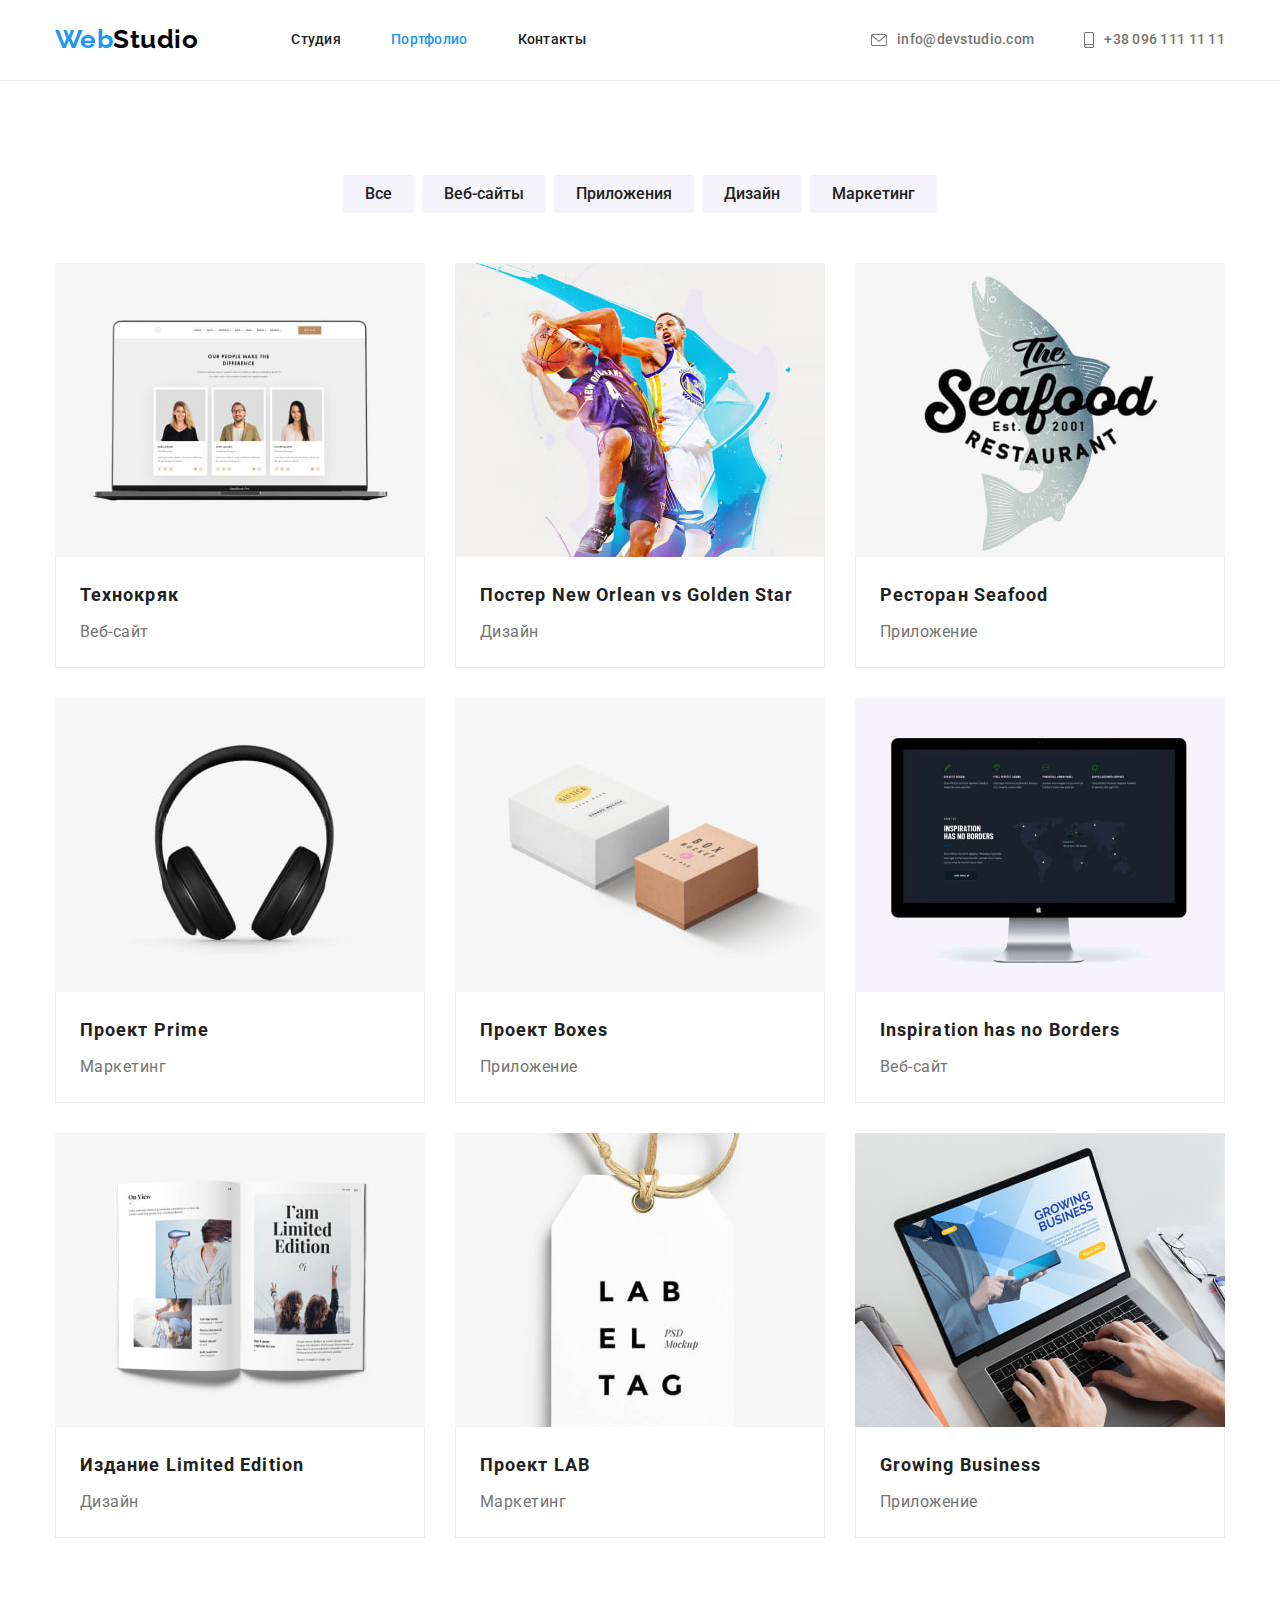
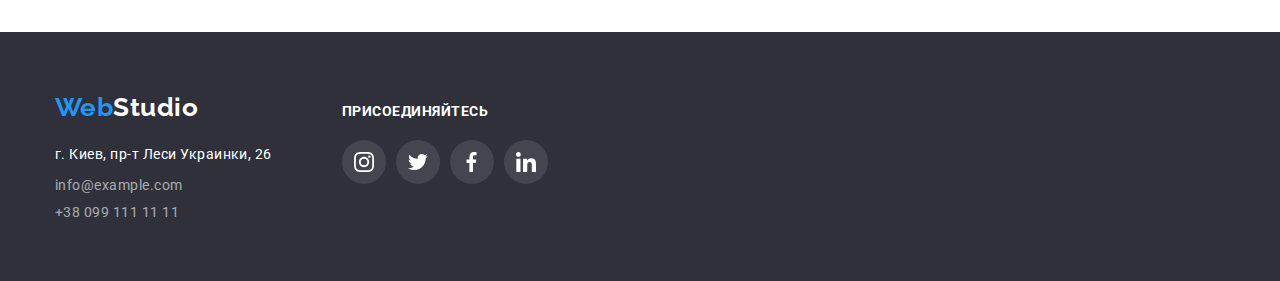
==== portfolio.html @ 3454857b "Add files via upload" ====
<!DOCTYPE html>
<html lang="ru">
  <head>
    <meta charset="UTF-8" />
    <meta http-equiv="X-UA-Compatible" content="IE=edge" />
    <meta name="viewport" content="width=device-width, initial-scale=1.0" />
    <title>Портфолио</title>
    <link rel="preconnect" href="https://fonts.googleapis.com" />
    <link rel="preconnect" href="https://fonts.gstatic.com" crossorigin />
    <link
      href="https://fonts.googleapis.com/css2?family=Raleway:wght@700&family=Roboto:wght@400;500;700;900&display=swap"
      rel="stylesheet"
    />
    <link
      rel="stylesheet"
      href="https://cdnjs.cloudflare.com/ajax/libs/modern-normalize/1.1.0/modern-normalize.min.css"
    />
    <link rel="stylesheet" href="./css/styles.css" />
  </head>

  <body>
    <header class="header">
      <div class="container main-nav">
        <nav class="header-nav">
          <a lang="en" href="https://goit.ua/" class="header-logo link"
            >Web<span class="header-studio">Studio</span></a
          >
          <ul class="header-list list">
            <li class="header-item"><a href="./index.html" class="header-link link">Студия</a></li>
            <li class="header-item">
              <a href="./portfolio.html" class="header-link link current">Портфолио</a>
            </li>
            <li class="header-item"><a href="" class="header-link link">Контакты</a></li>
          </ul>
        </nav>

        <ul class="header-contacts-list list">
          <li class="header-contacts-item">
            <a href="mailto:info@devstudio.com" class="header-contacts-link link">
              <svg class="header-icons" width="16" height="12">
                <use href="./images/icons.svg#mail"></use>
              </svg>
              info@devstudio.com</a
            >
          </li>
          <li class="header-contacts-item">
            <a href="tel:+380961111111" class="header-contacts-link link">
              <svg class="header-icons" width="10" height="16">
                <use href="./images/icons.svg#smartphone"></use>
              </svg>
              +38 096 111 11 11</a
            >
          </li>
        </ul>
      </div>
    </header>

    <main>
      <section class="projects section">
        <div class="container">
          <ul class="filters-list list">
            <li class="filters-item"><button type="button" class="filter-button">Все</button></li>
            <li class="filters-item">
              <button type="button" class="filter-button">Веб-сайты</button>
            </li>
            <li class="filters-item">
              <button type="button" class="filter-button">Приложения</button>
            </li>
            <li class="filters-item">
              <button type="button" class="filter-button">Дизайн</button>
            </li>
            <li class="filters-item">
              <button type="button" class="filter-button">Маркетинг</button>
            </li>
          </ul>
        </div>

        <div class="container">
          <ul class="projects-list list">
            <li class="projects-item">
              <a href="" class="projects-link link">
                <img src="./images/techno-crack.jpg" alt="Технокряк" width="370" />
                <div class="projects-card">
                  <h3 class="projects-title">Технокряк</h3>
                  <p class="projects-category">Веб-сайт</p>
                </div>
              </a>
            </li>
            <li class="projects-item">
              <a href="" class="projects-link link">
                <img
                  src="./images/poster-no-vs-gs.jpg"
                  alt="Постер New Orlean vs Golden Star"
                  width="370"
                />
                <div class="projects-card">
                  <h3 class="projects-title">Постер New Orlean vs Golden Star</h3>
                  <p class="projects-category">Дизайн</p>
                </div>
              </a>
            </li>
            <li class="projects-item">
              <a href="" class="projects-link link">
                <img src="./images/seafood-restaurant.jpg" alt="Ресторан Seafood" width="370" />
                <div class="projects-card">
                  <h3 class="projects-title">Ресторан Seafood</h3>
                  <p class="projects-category">Приложение</p>
                </div>
              </a>
            </li>
            <li class="projects-item">
              <a href="" class="projects-link link">
                <img src="./images/project-prime.jpg" alt="Проект Prime" width="370" />
                <div class="projects-card">
                  <h3 class="projects-title">Проект Prime</h3>
                  <p class="projects-category">Маркетинг</p>
                </div>
              </a>
            </li>
            <li class="projects-item">
              <a href="" class="projects-link link">
                <img src="./images/project-boxes.jpg" alt="Проект Boxes" width="370" />
                <div class="projects-card">
                  <h3 class="projects-title">Проект Boxes</h3>
                  <p class="projects-category">Приложение</p>
                </div>
              </a>
            </li>
            <li class="projects-item">
              <a href="" class="projects-link link">
                <img
                  src="./images/inspiration-has-no-borders.jpg"
                  alt="Inspiration has no Borders"
                  width="370"
                />
                <div class="projects-card">
                  <h3 lang="en" class="projects-title">Inspiration has no Borders</h3>
                  <p class="projects-category">Веб-сайт</p>
                </div>
              </a>
            </li>
            <li class="projects-item">
              <a href="" class="projects-link link">
                <img src="./images/limited-edition.jpg" alt="Издание Limited Edition" width="370" />
                <div class="projects-card">
                  <h3 class="projects-title">Издание Limited Edition</h3>
                  <p class="projects-category">Дизайн</p>
                </div>
              </a>
            </li>
            <li class="projects-item">
              <a href="" class="projects-link link">
                <img src="./images/project-lab.jpg" alt="Проект LAB" width="370" />
                <div class="projects-card">
                  <h3 class="projects-title">Проект LAB</h3>
                  <p class="projects-category">Маркетинг</p>
                </div>
              </a>
            </li>
            <li class="projects-item">
              <a href="" class="projects-link link">
                <img src="./images/growing-business.jpg" alt="Growing Business" width="370" />
                <div class="projects-card">
                  <h3 class="projects-title">Growing Business</h3>
                  <p class="projects-category">Приложение</p>
                </div>
              </a>
            </li>
          </ul>
        </div>
      </section>
    </main>

    <footer class="footer">
      <div class="container flex">
        <div class="footer-contacts">
          <a lang="en" href="https://goit.ua/" class="footer-logo link"
            >Web<span class="footer-studio">Studio</span>
          </a>
          <address>
            <ul class="footer-list list">
              <li class="footer-item">
                <a href="https://goo.gl/maps/9kLPgh8DZqMoMKWZ7" class="footer-street-link link"
                  >г. Киев, пр-т Леси Украинки, 26</a
                >
              </li>
              <li class="footer-item">
                <a href="mailto:info@example.com" class="footer-contacts-link link"
                  >info@example.com</a
                >
              </li>
              <li class="footer-item">
                <a href="tel:+380991111111" class="footer-contacts-link link">+38 099 111 11 11</a>
              </li>
            </ul>
          </address>
        </div>

        <div class="social-links">
          <h3 class="social-links-title">присоединяйтесь</h3>
          <ul class="social-links-list list flex">
            <li class="social-links-item">
              <a class="link flex" href="">
                <svg class="social-links-icon">
                  <use href="./images/icons.svg#instagram"></use>
                </svg>
              </a>
            </li>
            <li class="social-links-item">
              <a class="link flex" href="">
                <svg class="social-links-icon">
                  <use href="./images/icons.svg#twitter"></use>
                </svg>
              </a>
            </li>
            <li class="social-links-item">
              <a class="link flex" href="">
                <svg class="social-links-icon">
                  <use href="./images/icons.svg#facebook"></use>
                </svg>
              </a>
            </li>
            <li class="social-links-item">
              <a class="link flex" href="">
                <svg class="social-links-icon">
                  <use href="./images/icons.svg#linkedin"></use>
                </svg>
              </a>
            </li>
          </ul>
        </div>
      </div>
    </footer>
  </body>
</html>
---- css/styles.css ----
:root {
  --primary-title-color: #ffffff;
  --secondary-title-color: #212121;
  --primary-text-color: #757575;
  --secondary-text-color: #212121;
  --accent-color: #2196f3;
  --header-text-color: #212121;
  --header-contacts-color: #757575;
}

/*-------------BODY-------------*/

h1,
h2,
h3,
h4,
h5,
h6,
ul,
p {
  margin: 0;
  padding: 0;
}

body {
  font-family: 'Roboto', sans-serif;
  letter-spacing: 0.03em;
  color: #ffffff;
}

.container {
  width: 1200px;
  padding-right: 15px;
  padding-left: 15px;
  margin: auto;
}

.visually-hidden {
  position: absolute;
  width: 1px;
  height: 1px;
  margin: -1px;
  padding: 0;
  overflow: hidden;
  border: 0;
  clip: rect(0 0 0 0);
}

.link {
  text-decoration: none;
}

.list {
  list-style: none;
}

.secondary-title {
  margin-bottom: 50px;

  font-weight: 700;
  font-size: 36px;
  line-height: 1.16;
  text-align: center;
  color: var(--secondary-title-color);
}

.flex {
  display: flex;
}

img {
  display: block;
}

/*-------------HEADER-------------*/

.header {
  border-bottom: 1px solid #ececec;
}

.main-nav {
  display: flex;
  align-items: center;
}

.header-nav {
  display: flex;
  align-items: center;
}

.header-list {
  display: flex;
  margin-left: 93px;
}

.header-list .header-item + .header-item {
  margin-left: 50px;
}

.header-logo {
  padding-top: 24px;
  padding-bottom: 25px;

  font-family: Raleway;
  font-weight: 700;
  font-size: 26px;
  line-height: 1.19;
  color: var(--accent-color);
}

.header-studio {
  color: #000000;
}

.header-link {
  padding-top: 32px;
  padding-bottom: 32px;
  display: block;

  font-weight: 500;
  font-size: 14px;
  line-height: 1.14;
  letter-spacing: 0.02em;
  color: var(--header-text-color);
}

.header-link:hover,
.header-link:focus,
.current {
  color: var(--accent-color);
}

.header-contacts-list {
  display: flex;
  margin-left: auto;
}

.header-contacts-list .header-contacts-item + .header-contacts-item {
  margin-left: 50px;
}

.header-contacts-link {
  display: flex;
  padding-top: 32px;
  padding-bottom: 32px;
  align-items: center;

  font-weight: 500;
  font-size: 14px;
  line-height: 1.14;
  letter-spacing: 0.02em;
  color: var(--header-contacts-color);
}

.header-contacts-link:hover,
.header-contacts-link:focus {
  color: var(--accent-color);
}

.header-icons {
  margin-right: 10px;
  fill: currentColor;
}

/*-------------HERO-------------*/

.hero {
  display: flex;
  justify-content: center;
  padding-top: 200px;
  padding-bottom: 200px;

  background: #2f303a;
}

.overlay {
  max-width: 1600px;
  height: 600px;
  margin-right: auto;
  margin-left: auto;

  background-image: linear-gradient(to bottom, rgba(47, 48, 58, 0.4), rgba(47, 48, 58, 0.4)),
    url('../images/overlay.jpg');
  background-repeat: no-repeat;
  background-position: center;
  background-size: cover;
}

.hero-title {
  margin-bottom: 30px;
  margin-left: auto;
  margin-right: auto;
  width: 696px;

  font-weight: 900;
  font-size: 44px;
  line-height: 1.36;
  text-align: center;
  letter-spacing: 0.06em;
  text-transform: uppercase;
  color: var(--primary-title-color);
}

.hero-button {
  min-width: 200px;
  padding: 10px 32px;
  margin: 0 auto;
  display: block;

  background: var(--accent-color);
  box-shadow: 0px 4px 4px rgba(0, 0, 0, 0.15);
  border-radius: 4px;
  border: none;
  cursor: pointer;

  font-family: inherit;
  font-weight: 700;
  font-size: 16px;
  line-height: 1.88;
  text-align: center;
  letter-spacing: 0.06em;
  color: #ffffff;
}

.hero-button:hover,
.hero-button:focus {
  background-color: #188ce8;
}

/*-------------MAIN-------------*/

.section {
  padding-top: 94px;
  padding-bottom: 94px;
}

/*-------------QUALITIES-------------*/

.qualities {
  padding-bottom: 0;
}

.qualities-list {
  display: flex;
  flex-wrap: row;
  margin-left: -30px;
}

.qualities-item {
  flex-basis: calc(100% / 4 - 30px);
  margin-left: 30px;
}

.qualities-icons-bg {
  display: flex;
  align-items: center;
  justify-content: center;
  height: 120px;
  margin-bottom: 30px;

  background: #f5f4fa;
  border-radius: 4px;
}

.qualities-icons {
  width: 70px;
  height: 70px;
}

.qualities-title {
  margin-bottom: 10px;

  font-weight: 700;
  font-size: 14px;
  line-height: 1.14;
  text-transform: uppercase;
  color: var(--secondary-title-color);
}

.qualities-description {
  font-size: 14px;
  line-height: 1.71;
  color: var(--primary-text-color);
}

/*-------------SKILLS-------------*/

.skills-list {
  display: flex;
  flex-wrap: wrap;
  margin-left: -30px;
}

.skills-item {
  flex-basis: calc(100% / 3 - 30px);
  margin-left: 30px;
}

/*-------------TEAM-------------*/

.team {
  background: #f5f4fa;
}

.team-list {
  display: flex;
  flex-wrap: wrap;
  margin-left: -30px;
}

.team-item {
  flex-basis: calc(100% / 4 - 30px);
  margin-left: 30px;

  background: #ffffff;
  box-shadow: 0px 1px 3px rgba(0, 0, 0, 0.12), 0px 1px 1px rgba(0, 0, 0, 0.14),
    0px 2px 1px rgba(0, 0, 0, 0.2);
  border-radius: 0px 0px 4px 4px;
}

.team-member-card {
  padding-top: 30px;
  padding-bottom: 30px;
}

.team-member-title {
  margin-bottom: 10px;

  font-weight: 500;
  font-size: 16px;
  line-height: 1.18;
  text-align: center;
  color: var(--secondary-title-color);
}

.team-member-position {
  margin-bottom: 16px;

  font-size: 16px;
  line-height: 1.18;
  text-align: center;
  color: var(--primary-text-color);
}

.team-member-socials-list {
  align-items: center;
  justify-content: center;
}

.team-member-socials-item a {
  width: 44px;
  height: 44px;
  align-items: center;
  justify-content: center;

  color: #afb1b8;
  border-radius: 50%;
}

.team-member-socials-item a:hover,
.team-member-socials-item a:focus {
  color: white;
  background-color: var(--accent-color);
}

.team-member-socials-icon {
  width: 20px;
  height: 20px;

  fill: currentColor;
}

/*-------------CLIENTS-------------*/

.clients-list {
  flex-wrap: wrap;
  margin-left: -30px;
}

.clients-list-item {
  flex-basis: calc(100% / 6 - 30px);
  margin-left: 30px;
}

.clients-list-item a {
  width: 170px;
  height: 92px;
  align-items: center;
  justify-content: center;

  color: #afb1b8;
  border: 1px solid #afb1b8;
  border-radius: 4px;
}

.clients-list-item a:hover,
.clients-list-item a:focus {
  color: var(--accent-color);
  border: 1px solid var(--accent-color);
}

.clients-icon {
  fill: currentColor;
}

/*-------------PORTFOLIO-------------*/

.filters-list {
  display: flex;
  justify-content: center;
  margin-bottom: 50px;
}

.filters-item:not(:last-child) {
  margin-right: 8px;
}

.filter-button {
  font-family: inherit;
  font-weight: 500;
  font-size: 16px;
  line-height: 1.62;
  text-align: center;
  color: var(--secondary-title-color);
  background-color: #f5f4fa;
  cursor: pointer;
  border-radius: 4px;
  border: none;
  padding: 6px 22px;
}

.filter-button:hover,
.filter-button:focus {
  color: #ffffff;
  background-color: var(--accent-color);
  box-shadow: 0px 3px 1px rgba(0, 0, 0, 0.1), 0px 1px 2px rgba(0, 0, 0, 0.08),
    0px 2px 2px rgba(0, 0, 0, 0.12);
}

.projects-list {
  display: flex;
  flex-wrap: wrap;
  margin-left: -30px;
  margin-top: -30px;
}

.projects-item {
  flex-basis: calc(100% / 3 - 30px);
  margin-left: 30px;
  margin-top: 30px;
}

.projects-link:hover,
.projects-link:focus {
  display: block;
  box-sizing: border-box;
  box-shadow: 0px 1px 1px rgba(0, 0, 0, 0.12), 0px 4px 4px rgba(0, 0, 0, 0.06),
    1px 4px 6px rgba(0, 0, 0, 0.16);
}

.projects-card {
  padding: 20px 24px;

  border: 1px solid #eeeeee;
  border-width: 0 1px 1px 1px;
}

.projects-title {
  padding-bottom: 4px;

  font-weight: 700;
  font-size: 18px;
  line-height: 2;
  letter-spacing: 0.06em;
  color: var(--secondary-title-color);
}

.projects-category {
  font-size: 16px;
  line-height: 1.87;
  color: var(--primary-text-color);
}

/*-------------FOOTER-------------*/

.footer {
  background: #2f303a;
  padding-top: 60px;
  padding-bottom: 60px;
}

.footer-contacts {
  display: inline-block;
  margin-right: 70px;
}

.footer-logo {
  display: block;
  margin-bottom: 20px;

  font-family: Raleway;
  font-weight: 700;
  font-size: 26px;
  line-height: 1.19;
  color: var(--accent-color);
}

.footer-studio {
  color: #ffffff;
}

.footer-item:not(:last-child) {
  margin-bottom: 9px;
}

.footer-street-link {
  font-style: normal;
  font-size: 14px;
  line-height: 1.71;
  color: #ffffff;
}

.footer-street-link:hover,
.footer-street-link:focus {
  color: var(--accent-color);
}

.footer-contacts-link {
  font-style: normal;
  font-size: 14px;
  line-height: 1.71px;
  color: rgba(255, 255, 255, 0.6);
}

.footer-contacts-link:hover,
.footer-contacts-link:focus {
  color: var(--accent-color);
}

/*-------------SOCIAL LINKS-------------*/

.social-links {
  vertical-align: top;
  display: inline-block;
}

.social-links-title {
  margin-top: 12px;
  margin-bottom: 20px;

  font-weight: 700;
  font-size: 14px;
  line-height: 1.14;
  text-transform: uppercase;
  color: #ffffff;
}

.social-links-item:not(:last-child) {
  margin-right: 10px;
}

.social-links-item a {
  width: 44px;
  height: 44px;
  align-items: center;
  justify-content: center;

  background: rgba(255, 255, 255, 0.1);
  border-radius: 50%;
}

.social-links-item a:hover,
.social-links-item a:focus {
  background: var(--accent-color);
}

.social-links-icon {
  width: 20px;
  height: 20px;

  fill: #ffffff;
}
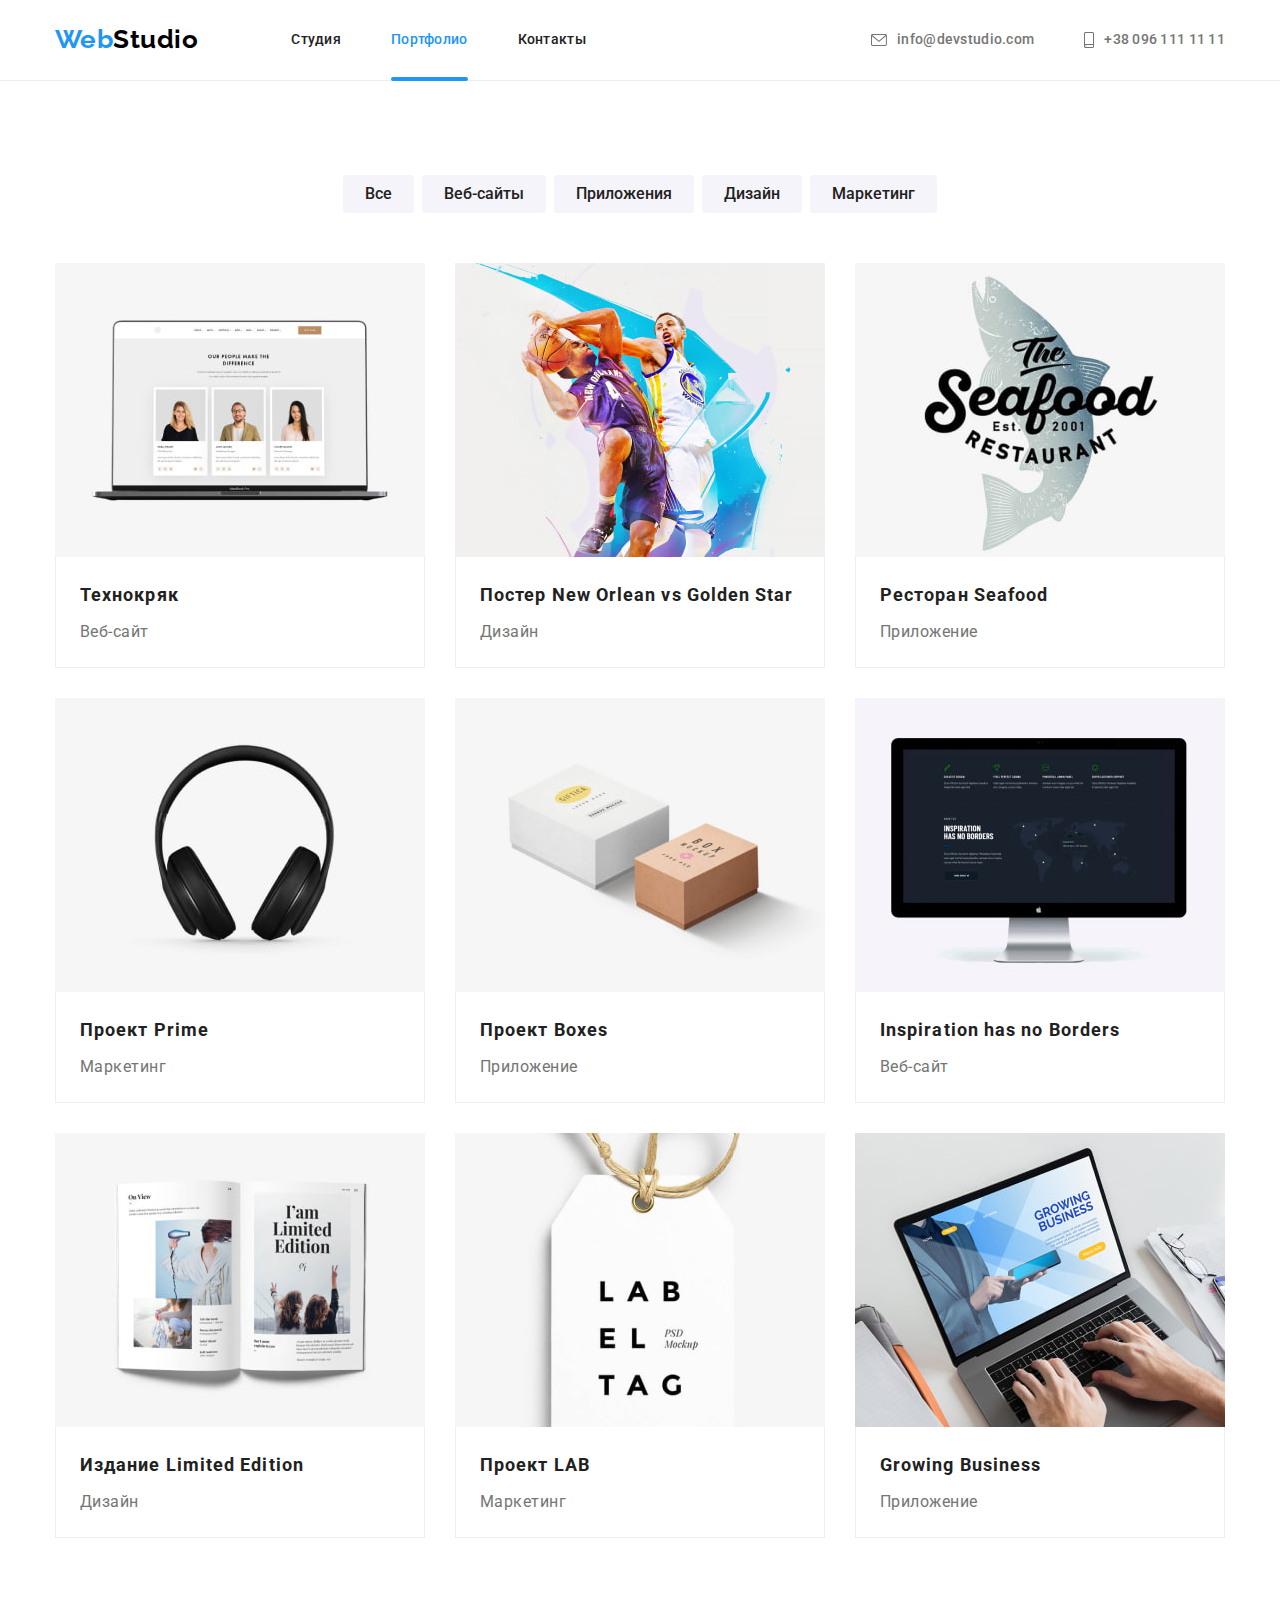
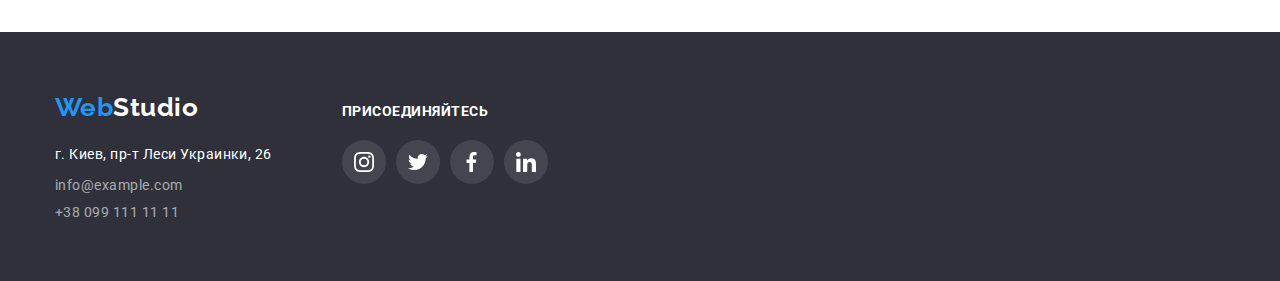
==== commit 7d0ba5d5: "+ overlay" ====
--- a/portfolio.html
+++ b/portfolio.html
@@ -79,7 +79,16 @@
           <ul class="projects-list list">
             <li class="projects-item">
               <a href="" class="projects-link link">
-                <img src="./images/techno-crack.jpg" alt="Технокряк" width="370" />
+                <div class="projects-description">
+                  <img src="./images/techno-crack.jpg" alt="Технокряк" width="370" />
+                  <div class="projects-overlay">
+                    <p class="projects-text">
+                      Технокряк это современная площадка распространения коронавируса. Компании
+                      используют эту платформу для цифрового шпионажа и атак на защищённые сервера
+                      конкурентов.
+                    </p>
+                  </div>
+                </div>
                 <div class="projects-card">
                   <h3 class="projects-title">Технокряк</h3>
                   <p class="projects-category">Веб-сайт</p>
@@ -88,11 +97,20 @@
             </li>
             <li class="projects-item">
               <a href="" class="projects-link link">
-                <img
-                  src="./images/poster-no-vs-gs.jpg"
-                  alt="Постер New Orlean vs Golden Star"
-                  width="370"
-                />
+                <div class="projects-description">
+                  <img
+                    src="./images/poster-no-vs-gs.jpg"
+                    alt="Постер New Orlean vs Golden Star"
+                    width="370"
+                  />
+                  <div class="projects-overlay">
+                    <p class="projects-text">
+                      Мы уже все сделали за вас! Просто пришлите нам фото, и мы изготовим для вас
+                      плакат высокого качества, точно такой же, как на нашем сайте или в каталоге
+                      выше.
+                    </p>
+                  </div>
+                </div>
                 <div class="projects-card">
                   <h3 class="projects-title">Постер New Orlean vs Golden Star</h3>
                   <p class="projects-category">Дизайн</p>
@@ -101,7 +119,16 @@
             </li>
             <li class="projects-item">
               <a href="" class="projects-link link">
-                <img src="./images/seafood-restaurant.jpg" alt="Ресторан Seafood" width="370" />
+                <div class="projects-description">
+                  <img src="./images/seafood-restaurant.jpg" alt="Ресторан Seafood" width="370" />
+                  <div class="projects-overlay">
+                    <p class="projects-text">
+                      Приложение Ресторан Seafood предлагает пользователям быстрый и удобный доступ
+                      к меню и товарам. Наслаждайтесь любимыми блюдами и напитками в Вашем любимом
+                      ресторане.
+                    </p>
+                  </div>
+                </div>
                 <div class="projects-card">
                   <h3 class="projects-title">Ресторан Seafood</h3>
                   <p class="projects-category">Приложение</p>
@@ -110,7 +137,16 @@
             </li>
             <li class="projects-item">
               <a href="" class="projects-link link">
-                <img src="./images/project-prime.jpg" alt="Проект Prime" width="370" />
+                <div class="projects-description">
+                  <img src="./images/project-prime.jpg" alt="Проект Prime" width="370" />
+                  <div class="projects-overlay">
+                    <p class="projects-text">
+                      Проект Prime - это новый проект компании «Prime Music Group» направленный на
+                      поддержку музыкантов, которые стремятся быть ближе к слушателю и развивать
+                      музыку в Украине.
+                    </p>
+                  </div>
+                </div>
                 <div class="projects-card">
                   <h3 class="projects-title">Проект Prime</h3>
                   <p class="projects-category">Маркетинг</p>
@@ -119,7 +155,15 @@
             </li>
             <li class="projects-item">
               <a href="" class="projects-link link">
-                <img src="./images/project-boxes.jpg" alt="Проект Boxes" width="370" />
+                <div class="projects-description">
+                  <img src="./images/project-boxes.jpg" alt="Проект Boxes" width="370" />
+                  <div class="projects-overlay">
+                    <p class="projects-text">
+                      Проект Boxes был создан в 2016 году, и с тех пор он разрабатывает
+                      высококачественные картонные коробки с уникальным дизайном.
+                    </p>
+                  </div>
+                </div>
                 <div class="projects-card">
                   <h3 class="projects-title">Проект Boxes</h3>
                   <p class="projects-category">Приложение</p>
@@ -128,11 +172,18 @@
             </li>
             <li class="projects-item">
               <a href="" class="projects-link link">
-                <img
-                  src="./images/inspiration-has-no-borders.jpg"
-                  alt="Inspiration has no Borders"
-                  width="370"
-                />
+                <div class="projects-description">
+                  <img
+                    src="./images/inspiration-has-no-borders.jpg"
+                    alt="Inspiration has no Borders"
+                    width="370"
+                  />
+                  <div class="projects-overlay">
+                    <p class="projects-text">
+                      Inspiration has no Borders - Блог о дизайне, моде, интерьере и стиле.
+                    </p>
+                  </div>
+                </div>
                 <div class="projects-card">
                   <h3 lang="en" class="projects-title">Inspiration has no Borders</h3>
                   <p class="projects-category">Веб-сайт</p>
@@ -141,7 +192,19 @@
             </li>
             <li class="projects-item">
               <a href="" class="projects-link link">
-                <img src="./images/limited-edition.jpg" alt="Издание Limited Edition" width="370" />
+                <div class="projects-description">
+                  <img
+                    src="./images/limited-edition.jpg"
+                    alt="Издание Limited Edition"
+                    width="370"
+                  />
+                  <div class="projects-overlay">
+                    <p class="projects-text">
+                      Дизайн журнала был разработан в сотрудничестве с известным американским
+                      графическим дизайнером и художником Джеймсом Пагноксом.
+                    </p>
+                  </div>
+                </div>
                 <div class="projects-card">
                   <h3 class="projects-title">Издание Limited Edition</h3>
                   <p class="projects-category">Дизайн</p>
@@ -150,7 +213,15 @@
             </li>
             <li class="projects-item">
               <a href="" class="projects-link link">
-                <img src="./images/project-lab.jpg" alt="Проект LAB" width="370" />
+                <div class="projects-description">
+                  <img src="./images/project-lab.jpg" alt="Проект LAB" width="370" />
+                  <div class="projects-overlay">
+                    <p class="projects-text">
+                      Проект LAB - дизайн бирок для одежды и обуви. Все используемые материалы на
+                      100% натуральные, без каких либо добавок.
+                    </p>
+                  </div>
+                </div>
                 <div class="projects-card">
                   <h3 class="projects-title">Проект LAB</h3>
                   <p class="projects-category">Маркетинг</p>
@@ -159,7 +230,15 @@
             </li>
             <li class="projects-item">
               <a href="" class="projects-link link">
-                <img src="./images/growing-business.jpg" alt="Growing Business" width="370" />
+                <div class="projects-description">
+                  <img src="./images/growing-business.jpg" alt="Growing Business" width="370" />
+                  <div class="projects-overlay">
+                    <p class="projects-text">
+                      Приложение, с помощью которого можно управлять своим бизнесом через мобильное
+                      устройство или ПК.
+                    </p>
+                  </div>
+                </div>
                 <div class="projects-card">
                   <h3 class="projects-title">Growing Business</h3>
                   <p class="projects-category">Приложение</p>
--- a/css/styles.css
+++ b/css/styles.css
@@ -113,6 +113,7 @@
 }
 
 .header-link {
+  position: relative;
   padding-top: 32px;
   padding-bottom: 32px;
   display: block;
@@ -122,6 +123,21 @@
   line-height: 1.14;
   letter-spacing: 0.02em;
   color: var(--header-text-color);
+
+  transition: color 250ms cubic-bezier(0.4, 0, 0.2, 1);
+}
+
+.current::after {
+  content: '';
+  display: block;
+  position: absolute;
+  width: 100%;
+  height: 4px;
+  left: 0;
+  bottom: -1px;
+
+  background-color: var(--accent-color);
+  border-radius: 2px;
 }
 
 .header-link:hover,
@@ -150,6 +166,8 @@
   line-height: 1.14;
   letter-spacing: 0.02em;
   color: var(--header-contacts-color);
+
+  transition: color 250ms cubic-bezier(0.4, 0, 0.2, 1);
 }
 
 .header-contacts-link:hover,
@@ -220,6 +238,8 @@
   text-align: center;
   letter-spacing: 0.06em;
   color: #ffffff;
+
+  transition: background-color 250ms cubic-bezier(0.4, 0, 0.2, 1);
 }
 
 .hero-button:hover,
@@ -292,8 +312,27 @@
 }
 
 .skills-item {
+  position: relative;
   flex-basis: calc(100% / 3 - 30px);
   margin-left: 30px;
+}
+
+.skills-description {
+  display: flex;
+  align-items: center;
+  justify-content: center;
+  position: absolute;
+  width: 100%;
+  height: 70px;
+  left: 0;
+  bottom: 0;
+
+  font-weight: 700;
+  font-size: 14px;
+  line-height: 1.14;
+  text-transform: uppercase;
+  color: #ffffff;
+  background: rgba(47, 48, 58, 0.8);
 }
 
 /*-------------TEAM-------------*/
@@ -355,6 +394,9 @@
 
   color: #afb1b8;
   border-radius: 50%;
+
+  transition: color 250ms cubic-bezier(0.4, 0, 0.2, 1),
+    background-color 250ms cubic-bezier(0.4, 0, 0.2, 1);
 }
 
 .team-member-socials-item a:hover,
@@ -391,6 +433,8 @@
   color: #afb1b8;
   border: 1px solid #afb1b8;
   border-radius: 4px;
+
+  transition: color 250ms cubic-bezier(0.4, 0, 0.2, 1);
 }
 
 .clients-list-item a:hover,
@@ -427,6 +471,10 @@
   border-radius: 4px;
   border: none;
   padding: 6px 22px;
+
+  transition: color 250ms cubic-bezier(0.4, 0, 0.2, 1),
+    background-color 250ms cubic-bezier(0.4, 0, 0.2, 1),
+    box-shadow 250ms cubic-bezier(0.4, 0, 0.2, 1);
 }
 
 .filter-button:hover,
@@ -450,6 +498,10 @@
   margin-top: 30px;
 }
 
+.projects-link {
+  transition: box-shadow 250ms cubic-bezier(0.4, 0, 0.2, 1);
+}
+
 .projects-link:hover,
 .projects-link:focus {
   display: block;
@@ -458,6 +510,37 @@
     1px 4px 6px rgba(0, 0, 0, 0.16);
 }
 
+.projects-description {
+  position: relative;
+  overflow: hidden;
+}
+
+.projects-overlay {
+  position: absolute;
+  top: 0;
+  left: 0;
+  height: 100%;
+  width: 100%;
+  transform: translateY(100%);
+  transition: transform 250ms cubic-bezier(0.4, 0, 0.2, 1);
+
+  background: rgba(33, 150, 243, 0.9);
+}
+
+.projects-link:hover .projects-overlay,
+.projects-link:focus .projects-overlay {
+  transform: translateY(0);
+}
+
+.projects-text {
+  padding: 63px 24px;
+
+  font-size: 18px;
+  line-height: 1.56;
+  letter-spacing: 0.03em;
+  color: #ffffff;
+}
+
 .projects-card {
   padding: 20px 24px;
 
@@ -518,6 +601,8 @@
   font-size: 14px;
   line-height: 1.71;
   color: #ffffff;
+
+  transition: color 250ms cubic-bezier(0.4, 0, 0.2, 1);
 }
 
 .footer-street-link:hover,
@@ -530,6 +615,8 @@
   font-size: 14px;
   line-height: 1.71px;
   color: rgba(255, 255, 255, 0.6);
+
+  transition: color 250ms cubic-bezier(0.4, 0, 0.2, 1);
 }
 
 .footer-contacts-link:hover,
@@ -567,6 +654,8 @@
 
   background: rgba(255, 255, 255, 0.1);
   border-radius: 50%;
+
+  transition: background-color 250ms cubic-bezier(0.4, 0, 0.2, 1);
 }
 
 .social-links-item a:hover,
@@ -580,3 +669,68 @@
 
   fill: #ffffff;
 }
+
+/*-------------MODAL WINDOW-------------*/
+
+.backdrop {
+  position: fixed;
+  top: 0;
+  left: 0;
+  transition: opacity 250ms cubic-bezier(0.4, 0, 0.2, 1);
+
+  width: 100%;
+  height: 100%;
+
+  background: rgba(0, 0, 0, 0.2);
+}
+
+.backdrop.is-hidden {
+  opacity: 0;
+  pointer-events: none;
+}
+
+.modal {
+  position: absolute;
+  top: 50%;
+  left: 50%;
+  transform: translate(-50%, -50%);
+  transition: transform 250ms cubic-bezier(0.4, 0, 0.2, 1);
+
+  width: 528px;
+  height: 581px;
+
+  background: #ffffff;
+  box-shadow: 0px 1px 3px rgba(0, 0, 0, 0.12), 0px 1px 1px rgba(0, 0, 0, 0.14),
+    0px 2px 1px rgba(0, 0, 0, 0.2);
+  border-radius: 4px;
+}
+
+.backdrop.is-hidden .modal {
+  transform: translate(-50%, -50%) scale(0.5);
+}
+
+.modal-btn {
+  margin-left: auto;
+  margin-top: 8px;
+  margin-right: 8px;
+  align-items: center;
+  justify-content: center;
+
+  width: 30px;
+  height: 30px;
+
+  color: #000000;
+  background: #ffffff;
+  border: 1px solid rgba(0, 0, 0, 0.1);
+  border-radius: 50%;
+  cursor: pointer;
+}
+
+.modal-btn:hover,
+.modal-btn:focus {
+  color: var(--accent-color);
+}
+
+.modal-icon {
+  fill: currentColor;
+}
